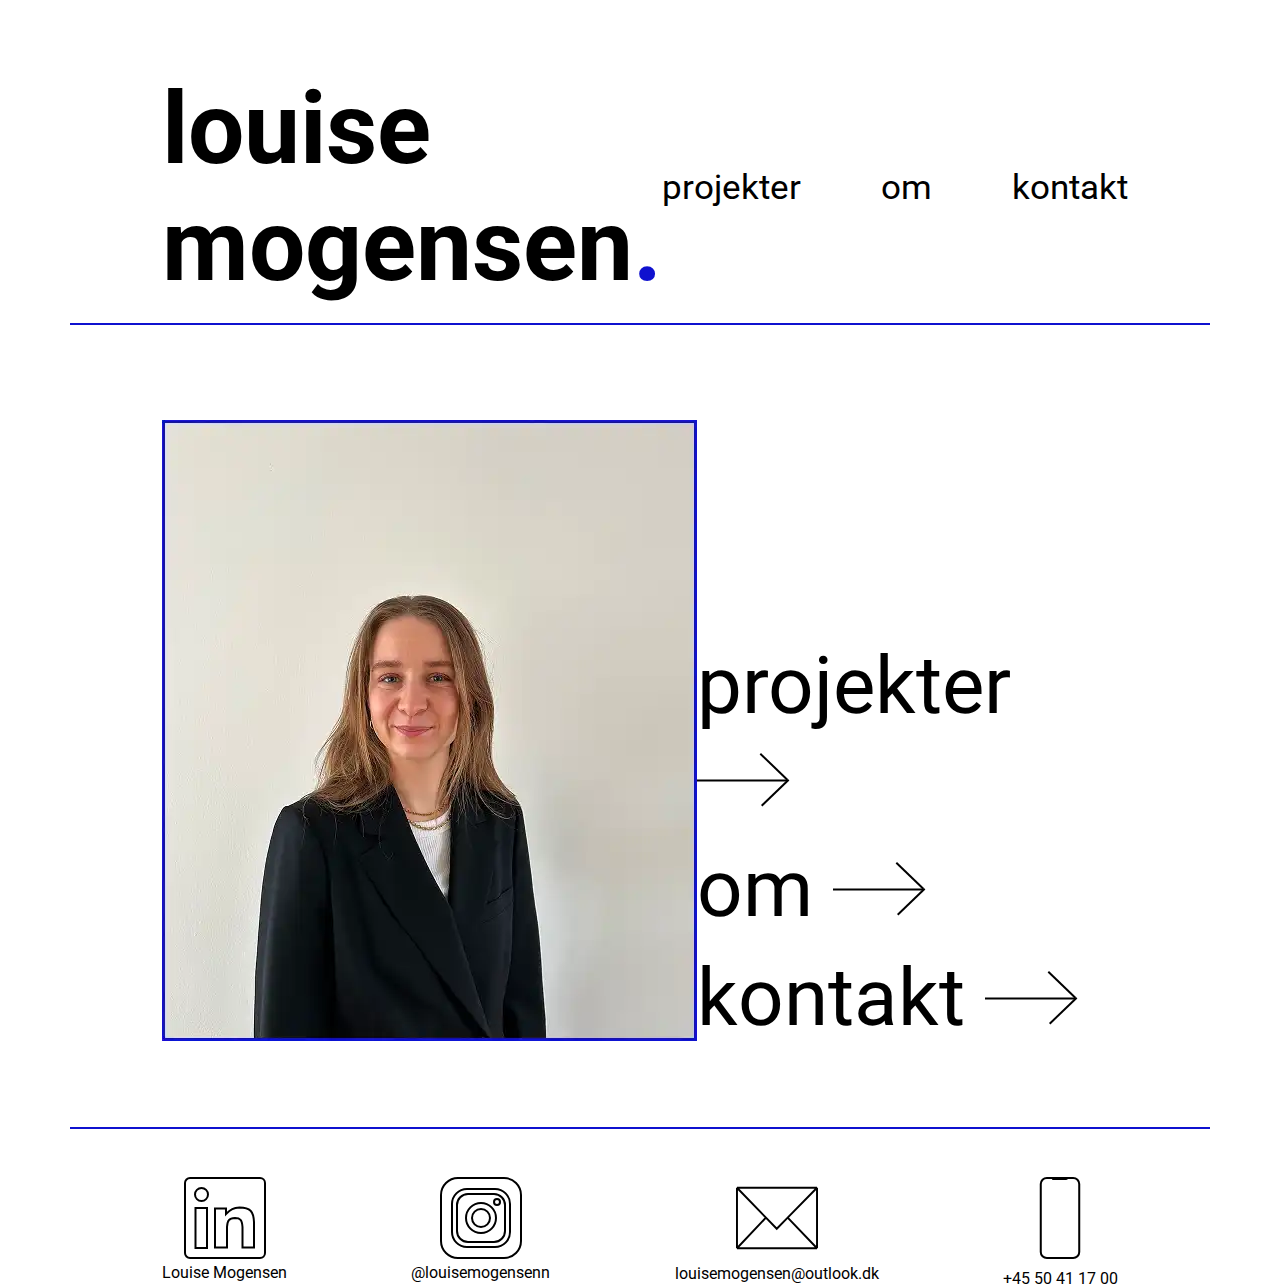
==== index.html @ 6828be2c "Tilføjelse af ikon" ====
<!DOCTYPE html>
<html lang="en">
<head>
    <meta charset="UTF-8">
    <meta name="description" content="Velkommen!"> <!-- SEO beskrivelse, vises i søgeresultatet-->
    <title>Document</title>
    <link rel="stylesheet" href="css/styles.css"> <!-- Linkter til den samlede CSS -->
    <link rel="icon" href="images/ikon.webp" type="image/x-icon"/> <!-- Lille ikon i tab -->
    <script src="js/script.js" defer></script> <!-- Defer bruges til at sikre, at HTML-dokumentet er loaded inden JavaScript køres-->
</head>
<body>

    <header>

        <section class="menulinje">

            <article class="logo">
                <a href="index.html">
                    <h1>louise</h1>
                    <h1>mogensen<span class="punktum">.</span></h1>
                </a>
            </article>
            

            <article class="navigationslinje">
                <a href="projekter.html">projekter</a>
                <a href="om.html">om</a>
                <a href="kontakt.html">kontakt</a>
            </article>

        </section>

        <hr class="horisontal-linje"> <!-- Linjen, der opdeler header og main-indhold -->

    </header>

    <main>
        <article id="forsideIndhold">

            <a href="kontakt.html"><img id="forsidebillede" src="images/billede1.webp" alt="Billede af mig, Louise Mogensen - multimediedesign-studerende"></a>

            <section id="forsideNavigation">
                <aside class="forsidelinkOgPil">
                    <a href="projekter.html">projekter <img src="images/pil.svg" alt="Pil til projektersiden"></a>
                </aside>

                <aside class="forsidelinkOgPil">
                    <a href="om.html">om <img src="images/pil.svg" alt="Pil til omsiden"></a>
                </aside>

                <aside class="forsidelinkOgPil">
                    <a href="kontakt.html">kontakt <img src="images/pil.svg" alt="Pil til kontaktsiden"></a>
                </aside>
                
            </section>

        </article>
        
    </main>

    <footer>

        <hr class="horisontal-linje-footer">

        <section class="footer">

            <aside class="footerIkonOgTekst">
                <a href="https://www.linkedin.com/in/louise-mogensen-a4139324a/">
                    <img src="images/linkedinIkon.svg" alt="LinkedIn-ikon - direkte til Louise Mogensen">
                    <p>Louise Mogensen</p>
                </a>
            </aside>
    
            <aside class="footerIkonOgTekst">
                <a href="https://www.instagram.com/louisemogensenn/">
                    <img src="images/instagramIkon.svg" alt="instagram-ikon - direkte til Louise Mogensen">
                    <p>@louisemogensenn</p>
                </a>
            </aside>
    
            <aside class="footerIkonOgTekst">
                <img src="images/mailIkon.svg" alt="Mail-ikon - kontakt mig på louisemogensen@outlook.dk">
                <p class="mailFooterTekst">louisemogensen@outlook.dk</p>
            </aside>
    
            <aside class="footerIkonOgTekst">
                <img src="images/telefonIkon.svg" alt="telefon-ikon - kontakt mig på +45 50 42 17 00">
                <p>+45 50 41 17 00</p>
            </aside>

        </section>
        

    </footer>
    
</body>
</html>
---- css/styles.css ----
/* ---------------- GENEREL STYLING ---------------- */

@import url('https://fonts.googleapis.com/css2?family=Heebo:wght@100..900&family=Roboto:ital,wght@0,100..900;1,100..900&display=swap');

* {
    font-family: 'Helvetica Neue', 'Roboto', Times, serif; /* Valg af font og sekundær font, der sikrer, at skriften stadig er sans serif*/
    margin: 0; /* Nulstiller al deafult margin */
    padding: 0; /* Nulstiller al deafult padding */
}

:root {
    --primaerFarve: #000; /* Bruges som primær skriftfarve*/
    --sekundaerFarve: #0F11CF; /* Bruges til mindre elementer*/
}

body {
    margin-left: 162px; /* Alt indhold placeres minimum 162px fra venstre kant som udgangspunkt*/
    margin-right: 162px; /* Alt indhold placeres minimum 162px fra højre kant som udgangspunkt*/
}

a {
    text-decoration: none;
    color: var(--primaerFarve);
}

.punktum {
    color: var(--sekundaerFarve); /* Skifter farven på punktum */
}

.overskriftPaaSide {
    display: flex; /* Denne linje placerer overskrift og punktum tæt på hinanden */
    font-size: 99px;
    margin-bottom: 55px;
}

.bindestreg {
    border: none; /* Fjerner border */
    background-color: var(--sekundaerFarve); /* Angiver farven på linjen */
    height: 2px; /* Angiver bindestregens tykkelse */
    width: 31px; /* Angiver længden på bindestregen */
    align-self: center; /* Placerer bindestregen med samme horisontale midterpunkt som teksten */
}

/* ---------------- STYLING AF HEADER ---------------- */

.menulinje {
    display: flex; 
    justify-content: space-between; /* Logo og navigationslinje placeres*/
    align-items: center; /* Logo og navigationslinje placeres med samme midtpunkt horisontalt */
    margin-bottom: 19px; /* Skaber en afstand på 19px til linjen under neden */
    margin-top: 70px;
}

.logo {
    font-size: 50px;
    display: flex; /* Sørger for, at elementerne er på samme række */
    align-items: flex-end; /* Flytter alle elementer NED, så de flygter på grundlinjen */
}

.navigationslinje {
    display: flex; /* Projekter, Om og Kontakt placeres på linje */
    font-size: 35px; /* Størrelsen på linksene defineres til 35px */
    gap: 80px; /* Der er 80 px mellem hvert link */
}

.navigationslinje a:hover {
    color: var(--sekundaerFarve); /* Angiver farven ved hover */
    /* font-weight: bold; */
    /* text-decoration: underline 2px solid; */
    cursor: pointer;
}

.horisontal-linje, .horisontal-linje-footer  {
    color: var(--sekundaerFarve); /* Angiver farven på stregen*/
    border: 1px solid; /* Tykkelsen på stregen */
    margin: 0 -92px 95px; /* Body ha stylingen: margin-left: 162px og margin-right: 162px;. Linjen skal være 70px fra hver kant i stedet og derfor er margin-left og margin-right i minus 92, da 162px - 92px=70px */
}

/* ---------------- STYLING AF FOOTER ---------------- */

.horisontal-linje-footer {
    margin: 82px -92px 48px; /* Afstanden mellem top- og bundelementer er anderledes for footer-linjen */
}
.footer {
    display: flex;
    flex-direction: row;
    justify-content: space-between;
}

.footerIkonOgTekst {
    display: flex;
    flex-direction: column;
    align-items: center;
    text-align: center;
    gap: 10px;
}

.footerIkonOgTekst img {
    width: 82px; /* Giver alle ikoner i footer den samme bredde */
    height: 82px;
}

.mailFooterTekst {
    margin-top: -5px; /* Sikrer, at teksten står på linje med andet tekst i footer*/
}

/* ---------------- STYLING AF INDEX ---------------- */

#forsideIndhold {
    display: flex; /* Placerer billedet og tekst+pile på en horisontal linje */
    justify-content: space-between; /* Skaber afstand imellem indhold, så det placeres i hver sin side */
    align-items: flex-end; /* Placerer al indhold (her med fokus på teksten) på den nederste linje i flexboksen */
    width: 100%;
}

#forsideNavigation {
    display: flex;
    flex-direction: column; /* Links og pile placeres oven på hinanden */
    gap: 15px; /* Skaber en afstand mellem top og bund for hvert link */
    font-size: 80px; /* Angiver størrelsen på fonten */
}

.forsidelinkOgPil {
    display: flex;
    justify-content: space-between;
    width: 100%;
}

.forsidelinkOgPil a {
    justify-self: start;
}

.forsidelinkOgPil img {
    justify-self: end;
}

/* ---------------- STYLING AF PROJEKTER ---------------- */
.indholdProjekter {
    display: flex; /* Billedet samt tekststykker placeres på linje */
}

.indholdProjekter img {
    width: 535px; /* Billedet til hvert projekt får en bestemt størrelse */
    height: 314px;
}

.linjeMellemProjekter {
    border: 0.5px solid; /* Tykkelsen på stregen */
    margin: 62px 0; /* Giver linjen en margin (pladsen omkring sig) på 62px */
}

.tekstProjekter {
    margin-left: 118px; /* Tekststykkerne placeres 118px fra deres tilhørende billede */
}

.tekstProjekter h3 {
    font-size: 35px; /* Overskrifterne for hvert projekt får en skriftstørrelse */
}

.tekstProjekter p {
    font-size: 25px; /* Underoverskrifterne får en skriftstørrelse */
}

.pilProjekter {
    width: 54px; /* Angiver pilens bredde */
    float: right; /* Pilen placeres i højre side af skærmen */
    margin-top: -27px; /* Placerer pilen på samme grundlinje som billedet */
}

.projektBillede {
    border: 2px solid var(--sekundaerFarve); /* Laver en blå kant omkring billedet i oversigten over projekter*/
}

/* ---------------- STYLING AF PROJEKT ---------------- */

.angivelseAfGruppenavne, .listeelement { /* Listeelement bruges i side om.html til syv ting om mig */
    display: flex;
    gap: 5px;
}

#projektAarhusJazzFestival, #projektSteno, #projektNippon {
    cursor: pointer;
}

.projektbilleder {
    display: flex;
    justify-content: space-around;
    margin-bottom: 110px;
}

.projektbilleder img {
    width: 600px;
}

.overskriftOgTekstProjekt h3 {
    font-size: 35px;
}

.overskriftOgTekstProjekt p {
    font-size: 25px;
}

.projektbillederIphone {
    display: flex;
    justify-content: space-around;
    margin-top: 82px;
    margin-bottom: 110px;
}

.projektRoller {
    margin-top: 110px;
    font-size: 35px;
}

/* ---------------- STYLING AF OM ---------------- */

.broedTekstOm{
    font-size: 25px;
}

#billedegalleri img {
    width: 384px; /* Bredden sætter på følgende udregning: width = 1512 (skærmens bredde) - (162*2) (margin i begge sider) - (18*2) (ønsket afstand mellem billeder) / 3 (antal billeder)*/
}

.billederPaaLinje {
    display: flex;
    justify-content: space-between;
    margin: 18px 0;
}

.listeelement p {
    font-size: 25px;
    gap: 10px;
}

#omMig {
    margin-bottom: 61px;
}

#omMig h3 {
    font-size: 35px;
}

#beskrivelseOgBillede {
    display: flex;
    justify-content: space-between;
    align-items: end;
}

.figur {
    width: 300px;
}

/* ---------------- STYLING AF KONTAKT ---------------- */
.ikonOgTekst {
    display: flex; /* Placerer ikon og tekst på linje */
    align-items: center; /* Sikrer at ikonet og teksten har samme horisontale midterpunkt */
    gap: 40px; /* Placerer ikon og tekst med 40px imellem sig */
}

.ikonOgTekst img {
    margin-bottom: 49px;
}

.ikonOgTekst p, #kontaktIndhold p {
    font-size: 25px;
    margin-bottom: 49px;
}

#kontaktIndhold {
    display: flex;
    justify-content: space-between;
    flex-direction: row;
    margin-bottom: 49px;
}

#kontaktbillede {
    width: 430px;
    align-self: flex-start; /* Holder billedet i toppen */
}
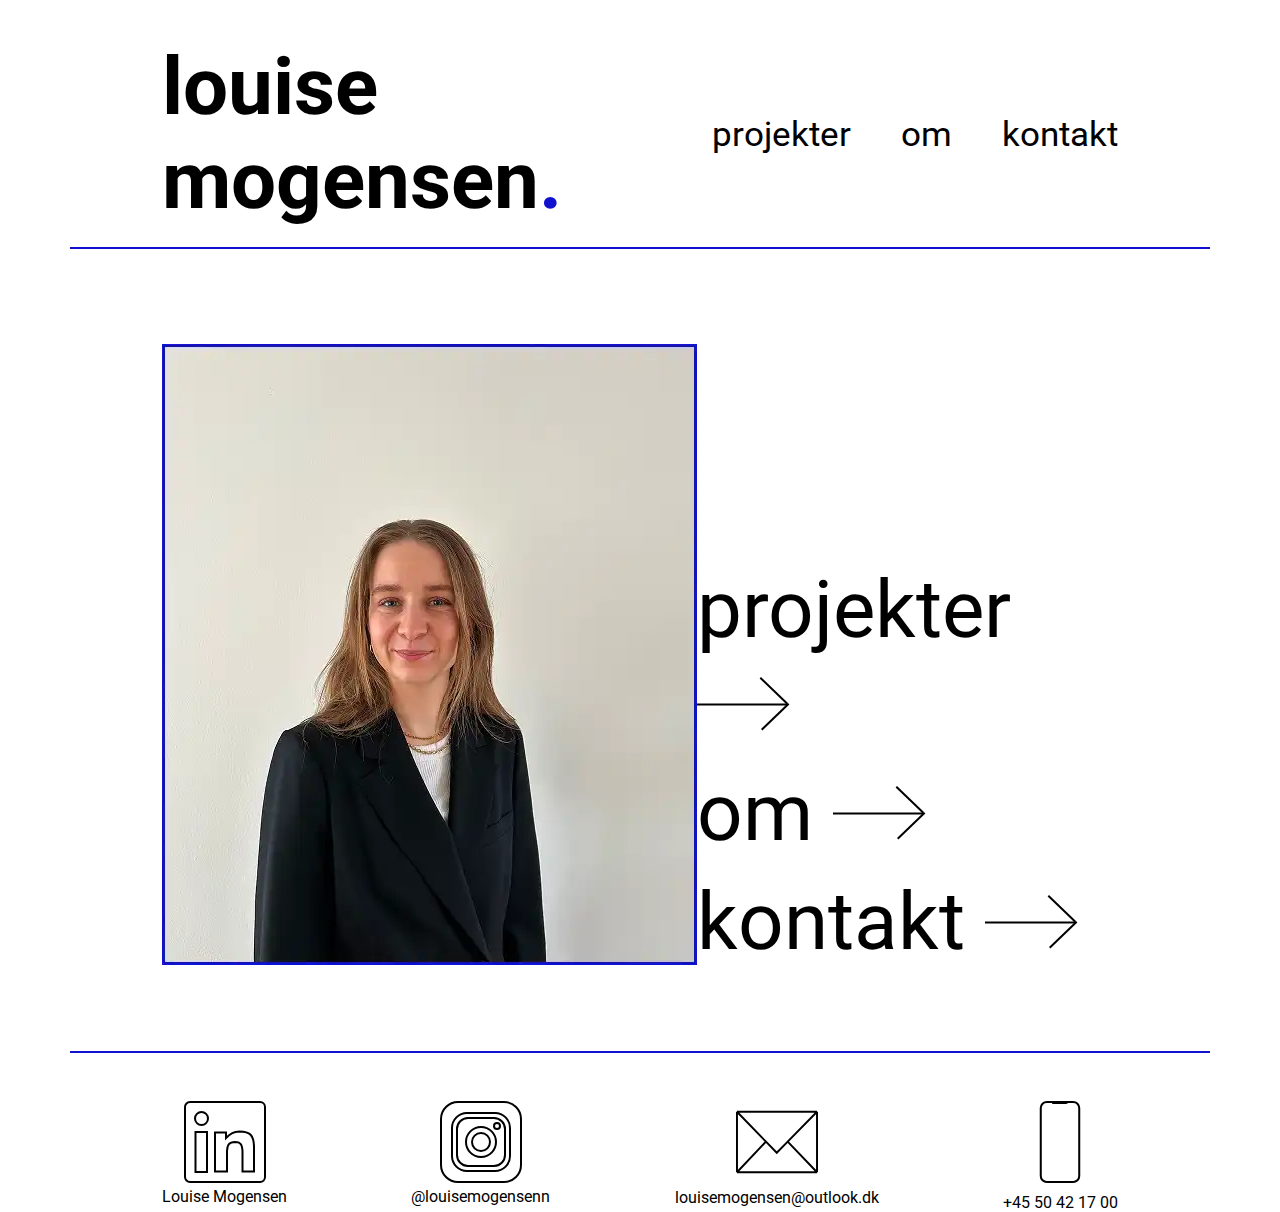
==== commit f2d2253e: "Ændringer i logo i header" ====
--- a/index.html
+++ b/index.html
@@ -16,8 +16,7 @@
 
             <article class="logo">
                 <a href="index.html">
-                    <h1>louise</h1>
-                    <h1>mogensen<span class="punktum">.</span></h1>
+                    <h1>louise mogensen<span class="punktum">.</span></h1>
                 </a>
             </article>
             
@@ -85,7 +84,7 @@
     
             <aside class="footerIkonOgTekst">
                 <img src="images/telefonIkon.svg" alt="telefon-ikon - kontakt mig på +45 50 42 17 00">
-                <p>+45 50 41 17 00</p>
+                <p>+45 50 42 17 00</p>
             </aside>
 
         </section>
--- a/css/styles.css
+++ b/css/styles.css
@@ -31,7 +31,6 @@
 .overskriftPaaSide {
     display: flex; /* Denne linje placerer overskrift og punktum tæt på hinanden */
     font-size: 99px;
-    margin-bottom: 55px;
 }
 
 .bindestreg {
@@ -49,11 +48,11 @@
     justify-content: space-between; /* Logo og navigationslinje placeres*/
     align-items: center; /* Logo og navigationslinje placeres med samme midtpunkt horisontalt */
     margin-bottom: 19px; /* Skaber en afstand på 19px til linjen under neden */
-    margin-top: 70px;
+    margin-top: 40px;
 }
 
 .logo {
-    font-size: 50px;
+    font-size: 40px;
     display: flex; /* Sørger for, at elementerne er på samme række */
     align-items: flex-end; /* Flytter alle elementer NED, så de flygter på grundlinjen */
 }
@@ -61,7 +60,7 @@
 .navigationslinje {
     display: flex; /* Projekter, Om og Kontakt placeres på linje */
     font-size: 35px; /* Størrelsen på linksene defineres til 35px */
-    gap: 80px; /* Der er 80 px mellem hvert link */
+    gap: 50px; /* Der er 80 px mellem hvert link */
 }
 
 .navigationslinje a:hover {
@@ -136,6 +135,10 @@
 }
 
 /* ---------------- STYLING AF PROJEKTER ---------------- */
+#topProjekt {
+    margin-top: 50px;
+}
+
 .indholdProjekter {
     display: flex; /* Billedet samt tekststykker placeres på linje */
 }
@@ -173,8 +176,7 @@
 }
 
 /* ---------------- STYLING AF PROJEKT ---------------- */
-
-.angivelseAfGruppenavne, .listeelement { /* Listeelement bruges i side om.html til syv ting om mig */
+.listeelement { /* Listeelement bruges i side om.html til syv ting om mig */
     display: flex;
     gap: 5px;
 }
@@ -186,11 +188,17 @@
 .projektbilleder {
     display: flex;
     justify-content: space-around;
-    margin-bottom: 110px;
+    margin-top: 35px;
+    margin-bottom: 90px;
 }
 
 .projektbilleder img {
     width: 600px;
+}
+
+#ipadBillederSteno {
+    width: 300px;
+    gap: 120px;
 }
 
 .overskriftOgTekstProjekt h3 {
@@ -213,13 +221,22 @@
     font-size: 35px;
 }
 
+.linkTilEkstern {
+    color: var(--sekundaerFarve);
+}
+
+#billedegalleriSteno img{
+    height: 500px;
+    width: 388px;
+}
+
 /* ---------------- STYLING AF OM ---------------- */
 
 .broedTekstOm{
     font-size: 25px;
 }
 
-#billedegalleri img {
+#billedegalleriOm img {
     width: 384px; /* Bredden sætter på følgende udregning: width = 1512 (skærmens bredde) - (162*2) (margin i begge sider) - (18*2) (ønsket afstand mellem billeder) / 3 (antal billeder)*/
 }
 
@@ -242,7 +259,7 @@
     font-size: 35px;
 }
 
-#beskrivelseOgBillede {
+.beskrivelseOgBillede {
     display: flex;
     justify-content: space-between;
     align-items: end;
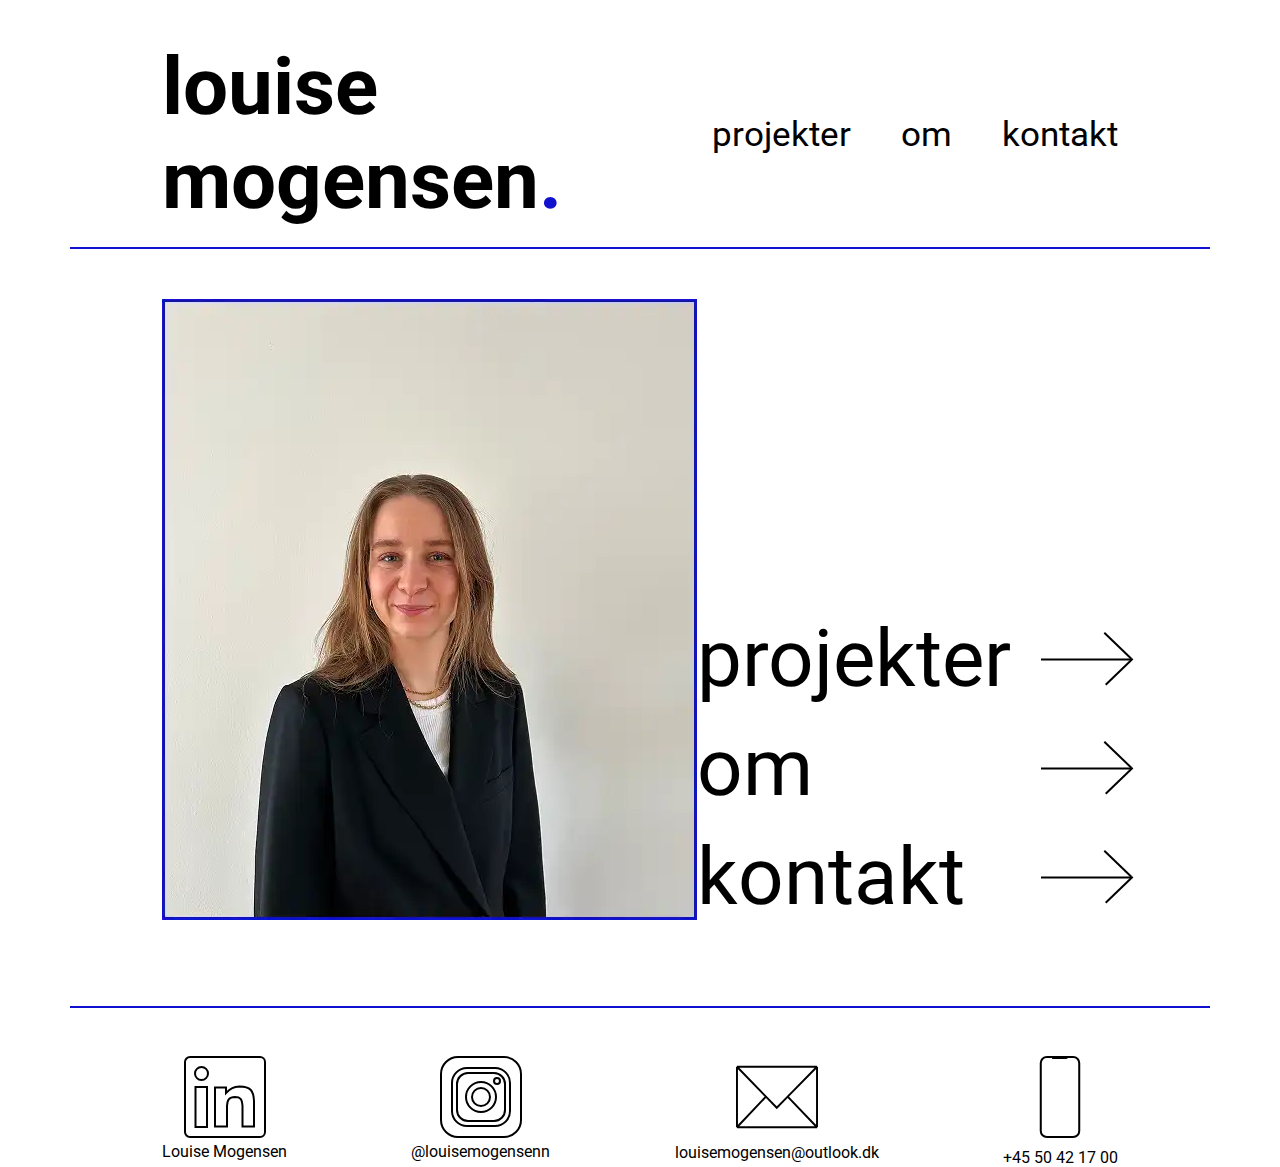
==== commit 4462a8f3: "Ændringer i stylings" ====
--- a/index.html
+++ b/index.html
@@ -40,15 +40,18 @@
 
             <section id="forsideNavigation">
                 <aside class="forsidelinkOgPil">
-                    <a href="projekter.html">projekter <img src="images/pil.svg" alt="Pil til projektersiden"></a>
+                    <a href="projekter.html">projekter</a>
+                    <a href="projekter.html"><img src="images/pil.svg" alt="Pil til projektersiden"></a>
                 </aside>
 
                 <aside class="forsidelinkOgPil">
-                    <a href="om.html">om <img src="images/pil.svg" alt="Pil til omsiden"></a>
+                    <a href="om.html">om</a>
+                    <a href="om.html"><img src="images/pil.svg" alt="Pil til omsiden"></a>
                 </aside>
 
                 <aside class="forsidelinkOgPil">
-                    <a href="kontakt.html">kontakt <img src="images/pil.svg" alt="Pil til kontaktsiden"></a>
+                    <a href="kontakt.html">kontakt</a>
+                    <a href="kontakt.html"><img src="images/pil.svg" alt="Pil til kontaktsiden"></a>
                 </aside>
                 
             </section>
--- a/css/styles.css
+++ b/css/styles.css
@@ -20,8 +20,8 @@
 }
 
 a {
-    text-decoration: none;
-    color: var(--primaerFarve);
+    text-decoration: none; /* Fjerner underline fra links */
+    color: var(--primaerFarve); /* Alle links bliver sorte i stedet for lilla */
 }
 
 .punktum {
@@ -48,7 +48,7 @@
     justify-content: space-between; /* Logo og navigationslinje placeres*/
     align-items: center; /* Logo og navigationslinje placeres med samme midtpunkt horisontalt */
     margin-bottom: 19px; /* Skaber en afstand på 19px til linjen under neden */
-    margin-top: 40px;
+    margin-top: 40px; /* Skaber afstanden mellem toppen af browseren og toppen af menulinjen */
 }
 
 .logo {
@@ -73,8 +73,14 @@
 .horisontal-linje, .horisontal-linje-footer  {
     color: var(--sekundaerFarve); /* Angiver farven på stregen*/
     border: 1px solid; /* Tykkelsen på stregen */
-    margin: 0 -92px 95px; /* Body ha stylingen: margin-left: 162px og margin-right: 162px;. Linjen skal være 70px fra hver kant i stedet og derfor er margin-left og margin-right i minus 92, da 162px - 92px=70px */
-}
+    margin: 0 -92px 50px; /* Body ha stylingen: margin-left: 162px og margin-right: 162px;. Linjen skal være 70px fra hver kant i stedet og derfor er margin-left og margin-right i minus 92, da 162px - 92px=70px */
+}
+
+.listeelement { /* Bruges til at style bindestreg og tekst  */
+    display: flex; /* Placerer bindestreg og tekst på linje */
+    gap: 5px; /* Skaber en afstand mellem bindestreg og tekst */
+}
+
 
 /* ---------------- STYLING AF FOOTER ---------------- */
 
@@ -82,22 +88,21 @@
     margin: 82px -92px 48px; /* Afstanden mellem top- og bundelementer er anderledes for footer-linjen */
 }
 .footer {
-    display: flex;
-    flex-direction: row;
-    justify-content: space-between;
+    display: flex; /* Alle elementer placeres på linje */
+    justify-content: space-between; /* Sikrer, at indholdet fylder helt ud til kanterne i begge sider og fordeler pladsen ligeligt imellem sig */
 }
 
 .footerIkonOgTekst {
-    display: flex;
-    flex-direction: column;
-    align-items: center;
-    text-align: center;
-    gap: 10px;
+    display: flex; /* Placerer elementerne på linje */
+    flex-direction: column; /* Placerer elementerne på linje vertikalt*/
+    align-items: center; /* Placerer ikonet og teksten med samme veertikale midterpunkt */
+    text-align: center; /* Placerer ikonet og teksten med samme veertikale midterpunkt */
+    gap: 10px; /* Skaber en afstand mellem ikoner og tekst vertikalt */
 }
 
 .footerIkonOgTekst img {
     width: 82px; /* Giver alle ikoner i footer den samme bredde */
-    height: 82px;
+    height: 82px; /* Er nødvenidig, da telefonen har andre dimensioner */
 }
 
 .mailFooterTekst {
@@ -110,33 +115,24 @@
     display: flex; /* Placerer billedet og tekst+pile på en horisontal linje */
     justify-content: space-between; /* Skaber afstand imellem indhold, så det placeres i hver sin side */
     align-items: flex-end; /* Placerer al indhold (her med fokus på teksten) på den nederste linje i flexboksen */
-    width: 100%;
 }
 
 #forsideNavigation {
-    display: flex;
+    display: flex; /* Placerer elementerne på linje*/
     flex-direction: column; /* Links og pile placeres oven på hinanden */
     gap: 15px; /* Skaber en afstand mellem top og bund for hvert link */
     font-size: 80px; /* Angiver størrelsen på fonten */
 }
 
 .forsidelinkOgPil {
-    display: flex;
-    justify-content: space-between;
-    width: 100%;
-}
-
-.forsidelinkOgPil a {
-    justify-self: start;
-}
-
-.forsidelinkOgPil img {
-    justify-self: end;
+    display: flex; /* Placerer elementerne på linje*/
+    justify-content: space-between; /* Sikrer at pil og tekst står i hver sin ende, så teksterne starter samme sted og pilene slutter samme sted */
+    gap: 30px; /* Skaber afstand mellem pil og tekst på forsiden */
 }
 
 /* ---------------- STYLING AF PROJEKTER ---------------- */
 #topProjekt {
-    margin-top: 50px;
+    margin-top: 50px; /* Det øverste projekt placeres 50px fra overskriften */
 }
 
 .indholdProjekter {
@@ -145,7 +141,7 @@
 
 .indholdProjekter img {
     width: 535px; /* Billedet til hvert projekt får en bestemt størrelse */
-    height: 314px;
+    height: 314px; /* Giver billederne af de tre projekter en bestemt højde */
 }
 
 .linjeMellemProjekter {
@@ -176,64 +172,60 @@
 }
 
 /* ---------------- STYLING AF PROJEKT ---------------- */
-.listeelement { /* Listeelement bruges i side om.html til syv ting om mig */
-    display: flex;
-    gap: 5px;
-}
 
 #projektAarhusJazzFestival, #projektSteno, #projektNippon {
-    cursor: pointer;
+    cursor: pointer; /* Alt indholdet i projektet er et link - dette tydliggøres ved at have en pointer-cursor ved hover */
 }
 
 .projektbilleder {
-    display: flex;
-    justify-content: space-around;
-    margin-top: 35px;
-    margin-bottom: 90px;
+    display: flex; /* Placerer billederne på række */
+    justify-content: space-around; /* Skaber ens afstand på begge sider af billederne*/
+    margin-top: 35px; /* Skaber afstand til ovenstående elementer */
+    margin-bottom: 90px; /* Skaber afstand til nedstående elementer */
 }
 
 .projektbilleder img {
-    width: 600px;
+    width: 600px; /* Billederne fpr en bestemt bredde */
 }
 
 #ipadBillederSteno {
-    width: 300px;
-    gap: 120px;
+    width: 300px; /* Billeder får en bestemt bredde */
+    gap: 120px; /* Der skabes en afstand mellem billeder af ipads på siden steno.html */
 }
 
 .overskriftOgTekstProjekt h3 {
-    font-size: 35px;
+    font-size: 35px; /* Giver en bestemt skriftstørrelse til underoverskrifter */
 }
 
 .overskriftOgTekstProjekt p {
-    font-size: 25px;
+    font-size: 25px; /* Giver en bestemt skriftstørrelse til brødttekst */
 }
 
 .projektbillederIphone {
-    display: flex;
-    justify-content: space-around;
-    margin-top: 82px;
-    margin-bottom: 110px;
+    display: flex; /* Billederne stilles på linje */
+    justify-content: space-around; /* De fordeles med lige meget plads omkring sig */
+    margin-top: 82px; /* Billederne får en bestemt afstand til ovenstående elementer */
+    margin-bottom: 110px; /* Billederne får en bestemt afstand til nedstående elementer */
 }
 
 .projektRoller {
-    margin-top: 110px;
-    font-size: 35px;
+    margin-top: 110px; /* Teksten får en bestemt afstand til ovenstående elementer */
+    font-size: 35px; /* Teksten får en bestemt skriftstørrelse */
 }
 
 .linkTilEkstern {
-    color: var(--sekundaerFarve);
+    color: var(--sekundaerFarve); /* Links til eksterne sider får den blå farve */
 }
 
 #billedegalleriSteno img{
-    height: 500px;
+    height: 500px; /* Billederne får en bestemt størrelse*/
     width: 388px;
 }
 
 /* ---------------- STYLING AF OM ---------------- */
 
 .broedTekstOm{
-    font-size: 25px;
+    font-size: 25px; /* Brødteksten får en bestemt skriftstørrelse */
 }
 
 #billedegalleriOm img {
@@ -241,32 +233,32 @@
 }
 
 .billederPaaLinje {
-    display: flex;
-    justify-content: space-between;
-    margin: 18px 0;
+    display: flex; /* Billederne placeres på lije */
+    justify-content: space-between; /* Billederne får lige meget plads omkring sig */
+    margin: 18px 0; /* Billederne får en afstand på 18px til top og bund*/
 }
 
 .listeelement p {
-    font-size: 25px;
-    gap: 10px;
+    font-size: 25px; /* Teksterne får en bestemt skriftstørrelse */
+    gap: 10px; /* Tekststykkerne får en afstand imellem sig*/
 }
 
 #omMig {
-    margin-bottom: 61px;
+    margin-bottom: 61px; /* De syv gode ting om mig får en afstand til nedstående elementer */
 }
 
 #omMig h3 {
-    font-size: 35px;
+    font-size: 35px; /* De syv gode ting får en bestemt skriftstørrelse */
 }
 
 .beskrivelseOgBillede {
-    display: flex;
-    justify-content: space-between;
-    align-items: end;
+    display: flex; /* Ti ting om mig og billedet i bunden står på række */
+    justify-content: space-between; /* De placeres yderst i deres container*/
+    align-items: end; /* De placeres nederst i deres container*/
 }
 
 .figur {
-    width: 300px;
+    width: 300px; /* Figuren får en bredde på 300px */
 }
 
 /* ---------------- STYLING AF KONTAKT ---------------- */
@@ -277,23 +269,21 @@
 }
 
 .ikonOgTekst img {
-    margin-bottom: 49px;
+    margin-bottom: 49px; /* Ikonerne på siden får en afstand til bunden */
 }
 
 .ikonOgTekst p, #kontaktIndhold p {
-    font-size: 25px;
-    margin-bottom: 49px;
+    font-size: 25px; /* Tekst får en bestemt skriftstørrelse */
+    margin-bottom: 49px; /* Tekststykkerne får en afstand til nedstående elementer */
 }
 
 #kontaktIndhold {
-    display: flex;
-    justify-content: space-between;
-    flex-direction: row;
-    margin-bottom: 49px;
+    display: flex; /* Indholdet placeres på linje */
+    justify-content: space-between; /* Det får lige meget plads omkring sig */
 }
 
 #kontaktbillede {
-    width: 430px;
+    width: 430px; /* Billedet får en bestemt bredde */
     align-self: flex-start; /* Holder billedet i toppen */
 }
 
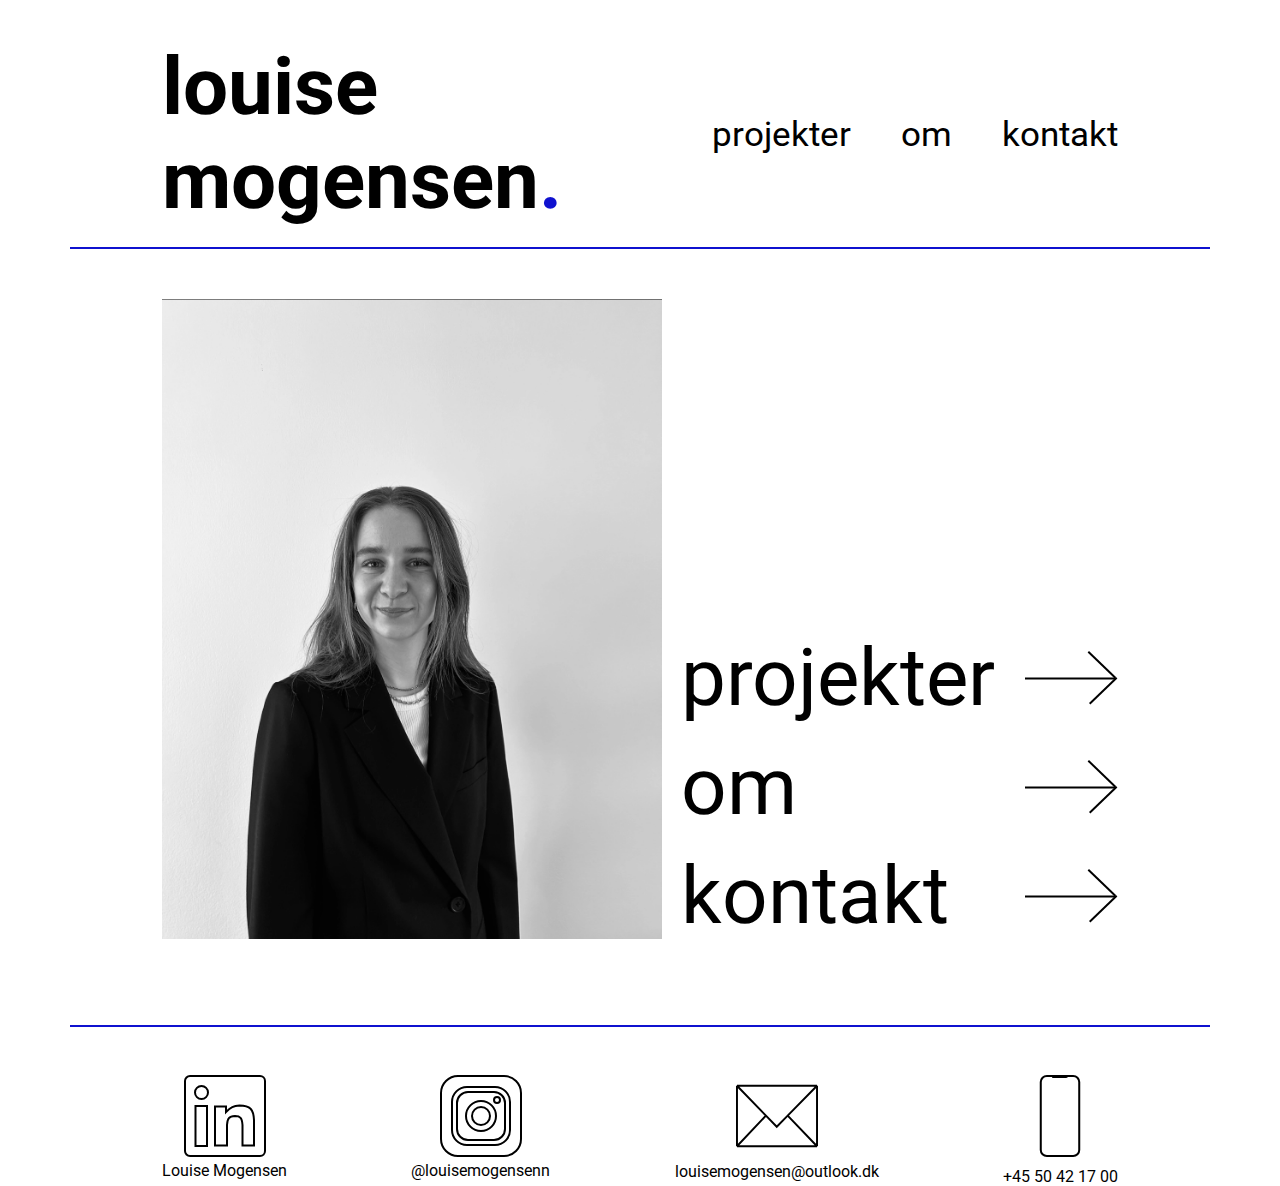
==== commit 33b26cfc: "Opdatering af blandt andet forsidebillede" ====
--- a/index.html
+++ b/index.html
@@ -36,7 +36,7 @@
     <main>
         <article id="forsideIndhold">
 
-            <a href="kontakt.html"><img id="forsidebillede" src="images/billede1.webp" alt="Billede af mig, Louise Mogensen - multimediedesign-studerende"></a>
+            <a href="kontakt.html"><img id="forsidebillede" src="images/forsidebillede.webp" alt="Billede af mig, Louise Mogensen - multimediedesign-studerende"></a>
 
             <section id="forsideNavigation">
                 <aside class="forsidelinkOgPil">
--- a/css/styles.css
+++ b/css/styles.css
@@ -117,6 +117,10 @@
     align-items: flex-end; /* Placerer al indhold (her med fokus på teksten) på den nederste linje i flexboksen */
 }
 
+#forsidebillede {
+    width: 500px;
+}
+
 #forsideNavigation {
     display: flex; /* Placerer elementerne på linje*/
     flex-direction: column; /* Links og pile placeres oven på hinanden */
@@ -132,7 +136,7 @@
 
 /* ---------------- STYLING AF PROJEKTER ---------------- */
 #topProjekt {
-    margin-top: 50px; /* Det øverste projekt placeres 50px fra overskriften */
+    margin-top: 100px; /* Det øverste projekt placeres 50px fra overskriften */
 }
 
 .indholdProjekter {
@@ -221,7 +225,6 @@
     height: 500px; /* Billederne får en bestemt størrelse*/
     width: 388px;
 }
-
 /* ---------------- STYLING AF OM ---------------- */
 
 .broedTekstOm{
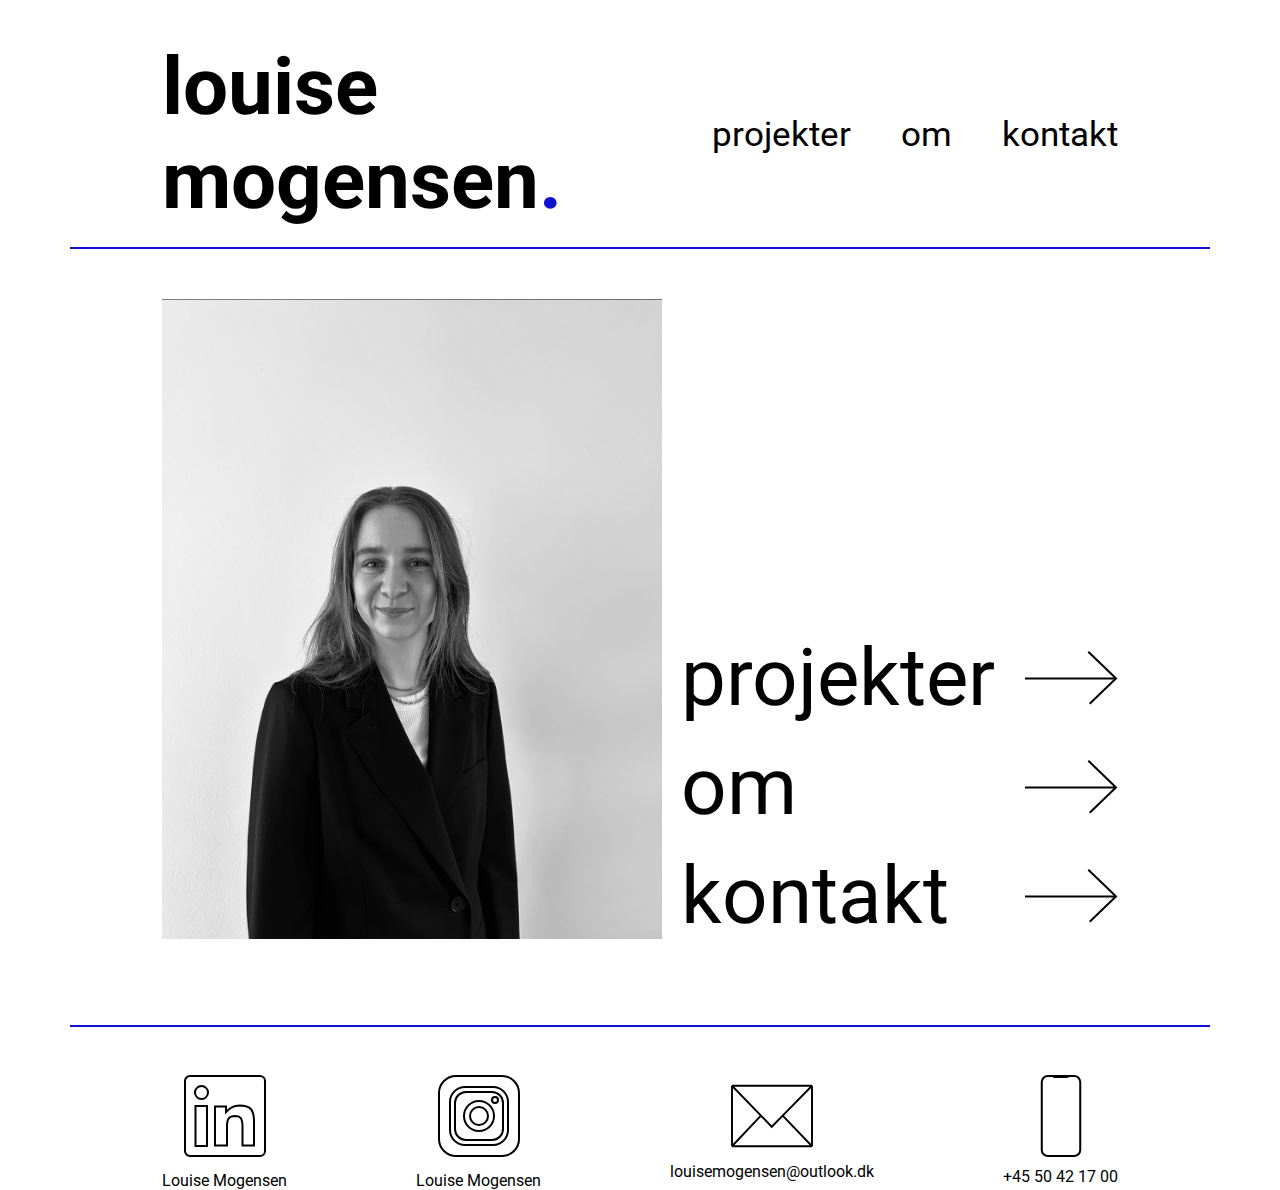
==== commit 5bfa1236: "Responsiv header og footer uden fungerende burgermenu" ====
--- a/index.html
+++ b/index.html
@@ -2,7 +2,7 @@
 <html lang="en">
 <head>
     <meta charset="UTF-8">
-    <meta name="description" content="Velkommen!"> <!-- SEO beskrivelse, vises i søgeresultatet-->
+    <meta name="viewport" content="width=device-width, initial-scale=1.0">
     <title>Document</title>
     <link rel="stylesheet" href="css/styles.css"> <!-- Linkter til den samlede CSS -->
     <link rel="icon" href="images/ikon.webp" type="image/x-icon"/> <!-- Lille ikon i tab -->
@@ -18,14 +18,18 @@
                 <a href="index.html">
                     <h1>louise mogensen<span class="punktum">.</span></h1>
                 </a>
+
             </article>
-            
 
             <article class="navigationslinje">
                 <a href="projekter.html">projekter</a>
                 <a href="om.html">om</a>
                 <a href="kontakt.html">kontakt</a>
             </article>
+
+            <aside id="burgermenu">
+                <img src="images/burgermenu.svg" alt="Burgermenu" style="width: 40px;">
+            </aside>
 
         </section>
 
@@ -67,17 +71,13 @@
         <section class="footer">
 
             <aside class="footerIkonOgTekst">
-                <a href="https://www.linkedin.com/in/louise-mogensen-a4139324a/">
-                    <img src="images/linkedinIkon.svg" alt="LinkedIn-ikon - direkte til Louise Mogensen">
-                    <p>Louise Mogensen</p>
-                </a>
+                <a href="https://www.linkedin.com/in/louise-mogensen-a4139324a/"><img src="images/linkedinIkon.svg" alt="LinkedIn-ikon - direkte til Louise Mogensen"></a>
+                <a href="https://www.linkedin.com/in/louise-mogensen-a4139324a/">Louise Mogensen</a>
             </aside>
     
             <aside class="footerIkonOgTekst">
-                <a href="https://www.instagram.com/louisemogensenn/">
-                    <img src="images/instagramIkon.svg" alt="instagram-ikon - direkte til Louise Mogensen">
-                    <p>@louisemogensenn</p>
-                </a>
+                <a href="https://www.instagram.com/louisemogensenn/"><img src="images/instagramIkon.svg" alt="instagram-ikon - direkte til Louise Mogensen"></a>
+                <a href="https://www.instagram.com/louisemogensenn/">Louise Mogensen</a>
             </aside>
     
             <aside class="footerIkonOgTekst">
--- a/css/styles.css
+++ b/css/styles.css
@@ -41,7 +41,23 @@
     align-self: center; /* Placerer bindestregen med samme horisontale midterpunkt som teksten */
 }
 
+@media (max-width: 390px) {
+    body {
+        margin-left: 10px; /* Angiver ny margin for mobil-version*/
+        margin-right: 10px;
+    }
+
+    .overskriftPaaSide {
+        font-size: 39px;
+        margin-bottom: 40px;
+    }
+}
+
 /* ---------------- STYLING AF HEADER ---------------- */
+
+#burgermenu {
+    display: none; /* Burgermenuen skjultet i default */
+}
 
 .menulinje {
     display: flex; 
@@ -53,8 +69,6 @@
 
 .logo {
     font-size: 40px;
-    display: flex; /* Sørger for, at elementerne er på samme række */
-    align-items: flex-end; /* Flytter alle elementer NED, så de flygter på grundlinjen */
 }
 
 .navigationslinje {
@@ -65,8 +79,6 @@
 
 .navigationslinje a:hover {
     color: var(--sekundaerFarve); /* Angiver farven ved hover */
-    /* font-weight: bold; */
-    /* text-decoration: underline 2px solid; */
     cursor: pointer;
 }
 
@@ -81,6 +93,25 @@
     gap: 5px; /* Skaber en afstand mellem bindestreg og tekst */
 }
 
+@media (max-width: 390px) {
+
+    #burgermenu {
+        display: block;
+    }
+
+    .logo {
+        font-size: 20px;
+    }
+
+    .navigationslinje {
+        display: none;
+    }
+
+    .horisontal-linje, .horisontal-linje-footer {
+        margin: 0 -10px 30px; /* Ændrer margin for linjerne */
+    }
+
+}
 
 /* ---------------- STYLING AF FOOTER ---------------- */
 
@@ -109,6 +140,25 @@
     margin-top: -5px; /* Sikrer, at teksten står på linje med andet tekst i footer*/
 }
 
+@media (max-width: 390px) {
+    .footer {
+        flex-direction: column;
+    }
+
+    .footer img {
+        width: 41px;
+        max-height: 42px;
+    }
+
+    .footerIkonOgTekst {
+        flex-direction: row;
+    }
+
+    .horisontal-linje-footer {
+        margin: 30px -10px 20px; /* Ændrer margin for linjerne */
+    }
+}
+
 /* ---------------- STYLING AF INDEX ---------------- */
 
 #forsideIndhold {
@@ -134,6 +184,31 @@
     gap: 30px; /* Skaber afstand mellem pil og tekst på forsiden */
 }
 
+@media (max-width: 390px) {
+    #forsideIndhold {
+        flex-direction: column; /* Indhold placeres i kolonne i stedet for række */
+        align-items: center; /* Indholdet placeret i midten af siden */
+    }
+
+    #forsidebillede {
+        width: 370px; /* skærmensbredde - margin = bredden -> 390 - (10*2) = 370px*/
+    }
+
+    .forsidelinkOgPil {
+        justify-content: space-between;
+    }
+
+    #forsideNavigation {
+        font-size: 40px;
+        width: 370px;
+    }
+
+    .forsidelinkOgPil img {
+        width: 40px;
+    }
+   
+}
+
 /* ---------------- STYLING AF PROJEKTER ---------------- */
 #topProjekt {
     margin-top: 100px; /* Det øverste projekt placeres 50px fra overskriften */
@@ -171,8 +246,36 @@
     margin-top: -27px; /* Placerer pilen på samme grundlinje som billedet */
 }
 
-.projektBillede {
-    border: 2px solid var(--sekundaerFarve); /* Laver en blå kant omkring billedet i oversigten over projekter*/
+@media (max-width: 390px) {
+    #topProjekt {
+        margin: 0; /* Nulstiller margin på det øverste projekt*/
+    }
+
+    .indholdProjekter {
+        flex-direction: column;
+    }
+
+    .indholdProjekter img {
+        width: 370px;
+        height: 245px;
+    }
+
+    .linjeMellemProjekter {
+        border: 0.5px solid; /* Tykkelsen på stregen */
+        margin: 20px 0; /* Giver linjen en margin (pladsen omkring sig) på 62px */
+    }
+    
+    .tekstProjekter {
+        margin: 0;
+    }
+
+    .tekstProjekter h3 {
+        font-size: 20px; /* Overskrifterne for hvert projekt får en skriftstørrelse */
+    }
+    
+    .tekstProjekter p {
+        font-size: 15px; /* Underoverskrifterne får en skriftstørrelse */
+    }
 }
 
 /* ---------------- STYLING AF PROJEKT ---------------- */
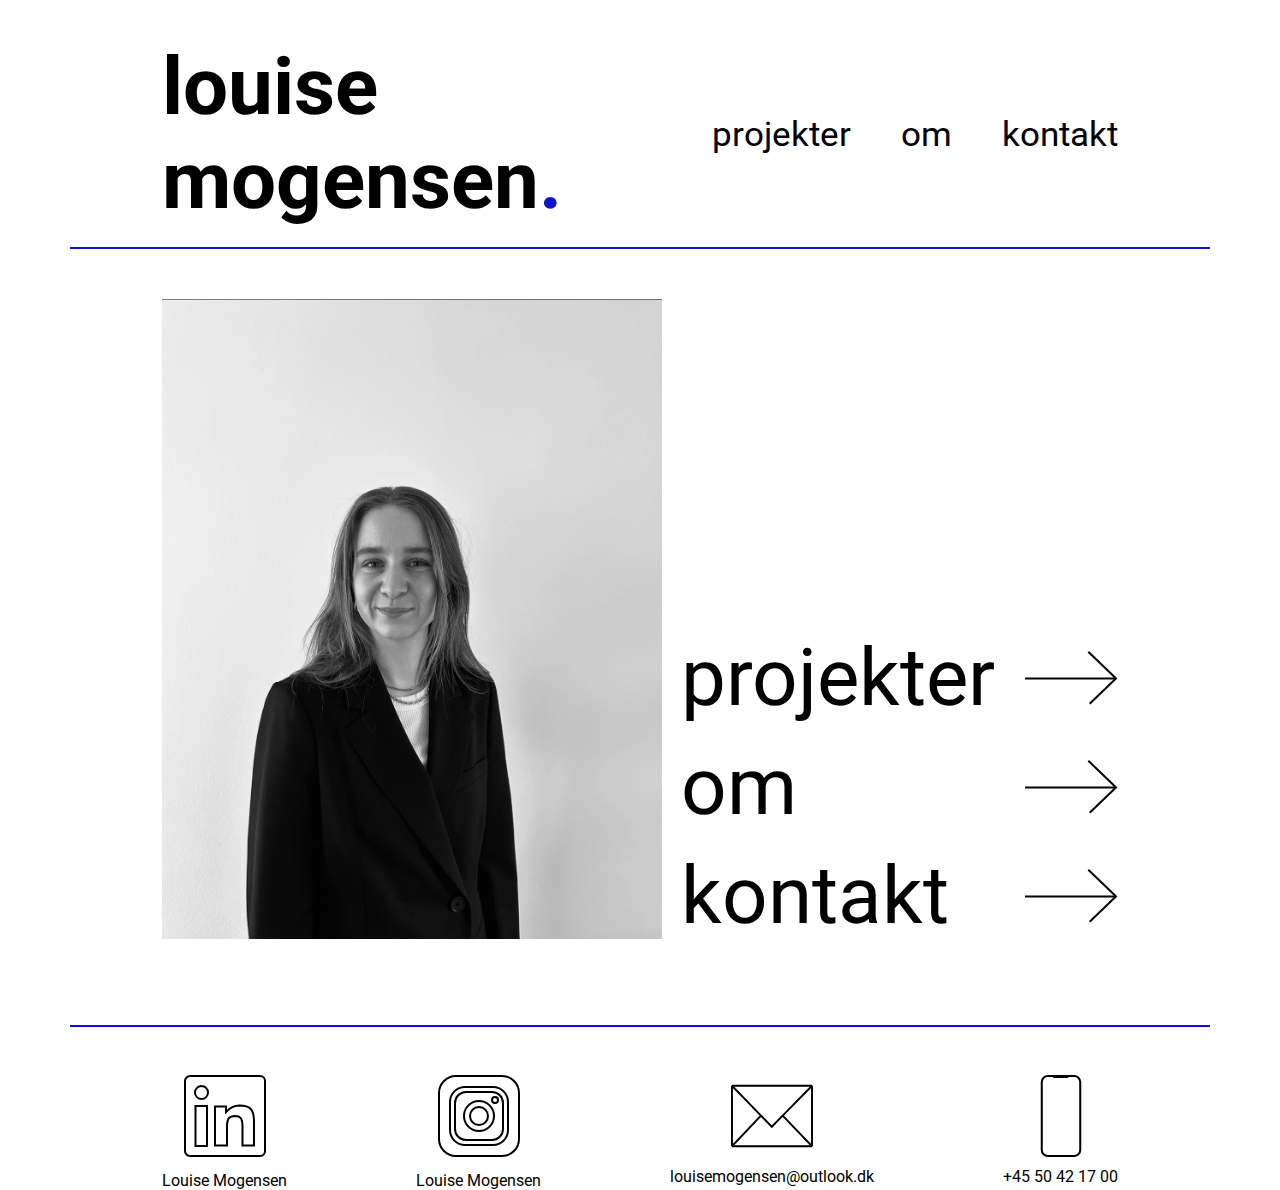
==== commit c5e79428: "Responsivt burgermenu" ====
--- a/index.html
+++ b/index.html
@@ -27,9 +27,33 @@
                 <a href="kontakt.html">kontakt</a>
             </article>
 
-            <aside id="burgermenu">
-                <img src="images/burgermenu.svg" alt="Burgermenu" style="width: 40px;">
+            <img id="burgermenu" src="images/burgermenu.svg" alt="Burgermenu" style="width: 30px;">
+    
+    <aside class="menuIndhold" id="navigationsmenu">
+        <div id="lukBurgermenu"><img src="images/krydsIkon.svg" alt="Luk burgermenu" style="width: 30px;"></div>
+        <nav>
+            <aside class="burgermenuIndhold">
+                <a href="index.html">forside</a>
+                <a href="index.html"><img src="images/pil.svg" alt="Pil til forside"></a>
             </aside>
+
+            <aside class="burgermenuIndhold">
+                <a href="projekter.html">projekter</a>
+                <a href="projekter.html"><img src="images/pil.svg" alt="Pil til projekter"></a>
+            </aside>
+
+            <aside class="burgermenuIndhold">
+                <a href="om.html">om</a>
+                <a href="om.html"><img src="images/pil.svg" alt="Pil til om"></a>
+            </aside>
+
+            <aside class="burgermenuIndhold">
+                <a href="kontakt.html">kontakt</a>
+                <a href="kontakt.html"><img src="images/pil.svg" alt="Pil til kontakt"></a>
+            </aside>
+
+        </nav>
+    </aside>
 
         </section>
 
@@ -77,7 +101,7 @@
     
             <aside class="footerIkonOgTekst">
                 <a href="https://www.instagram.com/louisemogensenn/"><img src="images/instagramIkon.svg" alt="instagram-ikon - direkte til Louise Mogensen"></a>
-                <a href="https://www.instagram.com/louisemogensenn/">Louise Mogensen</a>
+                    <a href="https://www.instagram.com/louisemogensenn/">Louise Mogensen</a>
             </aside>
     
             <aside class="footerIkonOgTekst">
--- a/css/styles.css
+++ b/css/styles.css
@@ -41,15 +41,19 @@
     align-self: center; /* Placerer bindestregen med samme horisontale midterpunkt som teksten */
 }
 
-@media (max-width: 390px) {
+@media (max-width: 1200px) {
     body {
         margin-left: 10px; /* Angiver ny margin for mobil-version*/
         margin-right: 10px;
     }
 
     .overskriftPaaSide {
-        font-size: 39px;
-        margin-bottom: 40px;
+        font-size: 39px; /* De øverste overskrifter får en anden skriftstørrelse */
+        margin-bottom: 40px; /* Hver overskrift har 40px ned til nedstående elementer */
+    }
+
+    .bindestreg {
+        width: 12px; /* Ændrer længden på den blå bindestreg*/
     }
 }
 
@@ -93,22 +97,94 @@
     gap: 5px; /* Skaber en afstand mellem bindestreg og tekst */
 }
 
-@media (max-width: 390px) {
-
+.listeelement p {
+    font-size: 25px; /* Teksterne får en bestemt skriftstørrelse */
+    gap: 10px; /* Tekststykkerne får en afstand imellem sig*/
+}
+
+/* ---------------- STYLING AF BURGERMENU ---------------- */
+
+.menuIndhold {
+    position: fixed; /* Menuen vises i hele vinduet */
+    top: 0; /* Burgermenuen er placeret i toppen af skærmen */
+    right: 0; /* Burgermenue starter ved kanten af højre side*/
+    width: 100%; /* Burgermenuen fylder 100% af bredden */
+    height: 100%; /* Burgermenuen fylder 100% af højden */
+    background-color: #fff; /* Sikrer, at baggrunden ikke er gennemsigtig */
+    display: none; /* Indholdet vises ikke i default */
+    flex-direction: column; /* Elementeren står oven på hianden*/
+    justify-content: center; /* Det hele er placeret i midten vertikalt */
+    align-items: stretch; /* Indholdet fylder hele containeren */
+    z-index: 1000;
+}
+
+.menuIndhold.aktiv {
+    display: flex; /* Når klassen aktiv tilføjet vises indoldet i menuen*/
+}
+
+#lukBurgermenu {
+    position: absolute; /* Placeres relativt til .menuIndhold */
+    top: 40px; /* Justér efter behov, så det matcher burgermenu-ikonet */
+    right: 75px; /* Samme margen som .burgermenuIndhold */
+    cursor: pointer; 
+    width: 50px; /* Sørg for, at størrelsen matcher burgermenuen */
+}
+
+.navigationsmenu a {
+    /* text-decoration: none; */
+    display: flex;
+    align-items: center; /* Elementerne er på samme linje */
+    justify-content: space-between; /* Links og pile placeres i hver sin side */
+}
+
+#burgermenu {
+    cursor: pointer; /* Ved hover kommer en pointer så det er synligt, at elementet er klikbart*/
+}
+
+.burgermenuIndhold {
+    display: flex; /* Elementerne placeres på række */
+    justify-content: space-between; /* Elementerne fylder hele containren*/
+    align-items: center; /* Elementerne står på samme linje */
+    margin: 0 75px;
+    font-size: 35px;
+}
+
+.burgermenuIndhold img {
+    width: 50px; /* Pileness størrelse */
+}
+
+
+@media (max-width: 1200px) {
     #burgermenu {
         display: block;
     }
 
+    .navigationslinje {
+        display: none;
+    }
+
     .logo {
         font-size: 20px;
     }
-
-    .navigationslinje {
-        display: none;
+}
+
+@media (max-width: 390px) {
+
+    #burgermenu {
+        display: block;
     }
 
     .horisontal-linje, .horisontal-linje-footer {
         margin: 0 -10px 30px; /* Ændrer margin for linjerne */
+    }
+
+    .listeelement p {
+        font-size: 15px;
+    }
+
+    #lukBurgermenu { /* Sikrer, at krydset er præcist oven på burgermenuen*/
+        right: -10px; /* Flytter det tættere på kanten */
+        top: 45px; /* Justerer højden lidt */
     }
 
 }
@@ -136,22 +212,22 @@
     height: 82px; /* Er nødvenidig, da telefonen har andre dimensioner */
 }
 
-.mailFooterTekst {
-    margin-top: -5px; /* Sikrer, at teksten står på linje med andet tekst i footer*/
+@media (max-width: 1000px) {
+    .footer {
+        flex-direction: column; /* Står i kolonne i stedet for på linje/række*/
+    }
+
+    .footer img {
+        width: 41px; /* Størrelsen på ikonerne ændres */
+        max-height: 41px;
+        margin-top: 10px; /* Der skabes afstand mellem ikoner og tekst */
+    }
 }
 
 @media (max-width: 390px) {
-    .footer {
-        flex-direction: column;
-    }
-
-    .footer img {
-        width: 41px;
-        max-height: 42px;
-    }
 
     .footerIkonOgTekst {
-        flex-direction: row;
+        flex-direction: row; /* Elementerne placeres på horisontal linje */
     }
 
     .horisontal-linje-footer {
@@ -184,13 +260,19 @@
     gap: 30px; /* Skaber afstand mellem pil og tekst på forsiden */
 }
 
-@media (max-width: 390px) {
+@media (max-width: 1100px) {
     #forsideIndhold {
         flex-direction: column; /* Indhold placeres i kolonne i stedet for række */
         align-items: center; /* Indholdet placeret i midten af siden */
     }
 
     #forsidebillede {
+        align-items: center;
+    }
+}
+
+@media (max-width: 640px) {
+    #forsidebillede {
         width: 370px; /* skærmensbredde - margin = bredden -> 390 - (10*2) = 370px*/
     }
 
@@ -206,7 +288,6 @@
     .forsidelinkOgPil img {
         width: 40px;
     }
-   
 }
 
 /* ---------------- STYLING AF PROJEKTER ---------------- */
@@ -246,7 +327,15 @@
     margin-top: -27px; /* Placerer pilen på samme grundlinje som billedet */
 }
 
-@media (max-width: 390px) {
+@media (max-width: 1396px) {
+
+    .indholdProjekter h3 {
+        font-size: 25px;
+    }
+
+}
+
+@media (max-width: 700px) {
     #topProjekt {
         margin: 0; /* Nulstiller margin på det øverste projekt*/
     }
@@ -328,6 +417,63 @@
     height: 500px; /* Billederne får en bestemt størrelse*/
     width: 388px;
 }
+
+@media (max-width: 1500px) {
+    .projektbilleder {
+        flex-direction: column; /* Placerer billederne over hinanden */
+        justify-content: center;
+        align-items: center;
+        margin: 20px 0;
+    }
+}
+
+@media (max-width: 800px) {
+    .projektbillederIphone {
+        height: 600px;
+        margin: 20px 0;
+    }
+}
+
+@media (max-width: 600px) {
+    .projektbillederIphone {
+        height: 338px;
+    }
+
+}
+
+@media (max-width: 390px) {
+    .projektbilleder {
+        flex-direction: column; /* Placerer billederne over hinanden */
+        justify-content: center;
+        margin: 20px 0;
+    }
+
+    .projektbilleder img{
+        width: 370px; /* Billederne får samme bredde som skærmen minus margin*/
+    }
+
+    #ipadBillederSteno {
+        width: 370px; /* Angiver bredden på billedet */
+    }
+
+    .overskriftOgTekstProjekt h3 {
+        font-size: 20px; /* Giver en anden skriftstørrelse */
+        margin-top: 20px; /* Skaber afstand til ovenstående elementer*/
+    }
+
+    .overskriftOgTekstProjekt p {
+        font-size: 15px;
+    }
+
+    .projektbillederIphone {
+        height: 338px;
+    }
+
+    #billedegalleriSteno img{
+        margin-top: 10px;
+    }
+
+}
 /* ---------------- STYLING AF OM ---------------- */
 
 .broedTekstOm{
@@ -339,14 +485,9 @@
 }
 
 .billederPaaLinje {
-    display: flex; /* Billederne placeres på lije */
+    display: flex; /* Billederne placeres på linje */
     justify-content: space-between; /* Billederne får lige meget plads omkring sig */
     margin: 18px 0; /* Billederne får en afstand på 18px til top og bund*/
-}
-
-.listeelement p {
-    font-size: 25px; /* Teksterne får en bestemt skriftstørrelse */
-    gap: 10px; /* Tekststykkerne får en afstand imellem sig*/
 }
 
 #omMig {
@@ -365,6 +506,44 @@
 
 .figur {
     width: 300px; /* Figuren får en bredde på 300px */
+}
+
+@media (max-width: 1076px) {
+    #billedegalleriOm img {
+        width: 280px; /* Bredden på billederne passer til skærmstørrelsen - 20px */
+        margin: 5px 0; /* Skaber en afstand mellem billederne på 10px*/
+    }
+}
+
+@media (max-width: 766px) {
+    #billedegalleriOm img {
+        width: 200px;
+    }
+}
+
+@media (max-width: 527px) {
+
+    .broedTekstOm {
+        font-size: 15px; /* Brødteksten på siden om får en mindre skriftstørrelse */
+    }
+
+    #billedegalleriOm img {
+        width: 370px; /* Bredden på billederne passer til skærmstørrelsen - 20px */
+        margin: 5px 0; /* Skaber en afstand mellem billederne på 10px*/
+    }
+
+    .billederPaaLinje {
+        flex-direction: column; /* Indholdet stilles på vertikal linje */
+        margin: 0; /* Al margin hertil nulstilles */
+    }
+
+    #omMig h3 {
+        font-size: 20px; /* Underoverskrifterne på siden om.html får ny skriftstørrelse */
+    }
+
+    .figur {
+        width: 100px; /* Figuren får en ny størrelse */
+    }
 }
 
 /* ---------------- STYLING AF KONTAKT ---------------- */
@@ -393,4 +572,20 @@
     align-self: flex-start; /* Holder billedet i toppen */
 }
 
-
+@media (max-width: 390px) {
+    .ikonOgTekst {
+        display: none; /* Ikoner og tekst er ikke vist, da dette er at finde i footer */
+    }
+
+    #kontaktIndhold p {
+        font-size: 15px; /* Fontstørrelsen */
+    }
+
+    #kontaktIndhold {
+        flex-direction: column; /* Indholdet står på en vertikal linje i stedet for horisontal */
+    }
+
+    #kontaktbillede {
+        width: 370px; /* Billedet passer til skærmenstørrelsen - 20px*/
+    }
+}